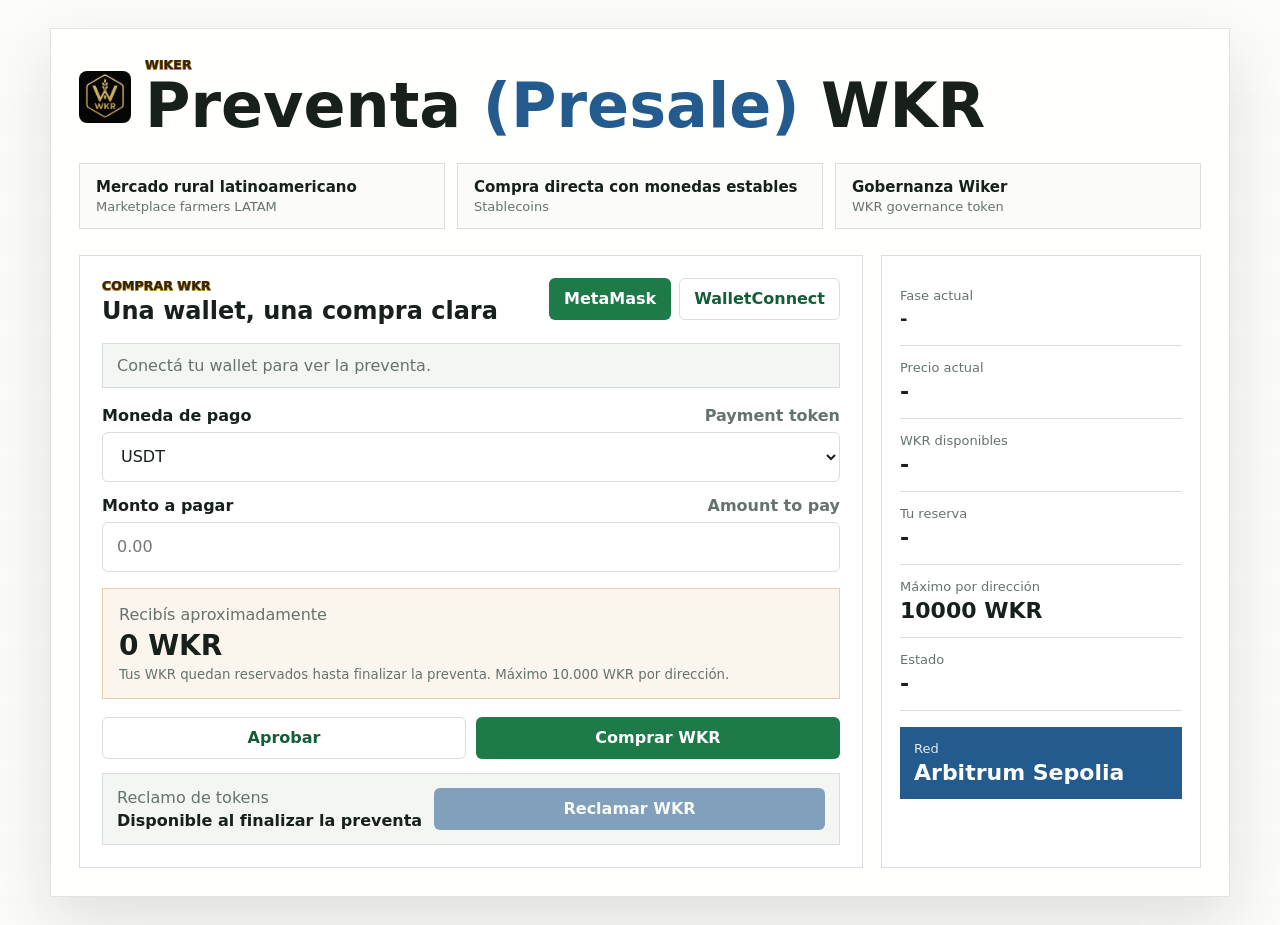
==== index.html @ fdf8b960 "Sync latest mini app for Vercel deployment" ====
<!doctype html>
<html lang="es">
  <head>
    <meta charset="UTF-8" />
    <meta name="viewport" content="width=device-width, initial-scale=1.0" />
    <title>Wiker Preventa (Presale)</title>
    <link rel="icon" href="./wkr-favicon.png" type="image/png" />
    <link rel="shortcut icon" href="./wkr-favicon.png" type="image/png" />
    <link rel="stylesheet" href="./styles.css?v=20260609-1" />
  </head>
  <body>
    <main class="page-shell">
      <section class="hero-panel" aria-label="Wiker Preventa">
        <div class="brand-row">
          <div class="brand-mark" aria-hidden="true">
            <img src="./wkr-favicon.png" alt="" />
          </div>
          <div>
            <p class="eyebrow">Wiker</p>
            <h1>Preventa <span>(Presale)</span> WKR</h1>
          </div>
        </div>

        <div class="value-strip" aria-label="Contexto Wiker">
          <div>
            <strong>Mercado rural latinoamericano</strong>
            <span>Marketplace farmers LATAM</span>
          </div>
          <div>
            <strong>Compra directa con monedas estables</strong>
            <span>Stablecoins</span>
          </div>
          <div>
            <strong>Gobernanza Wiker</strong>
            <span>WKR governance token</span>
          </div>
        </div>

        <div class="content-grid">
          <section class="buy-card" aria-label="Comprar WKR">
            <div class="section-head">
              <div>
                <p class="eyebrow">Comprar WKR</p>
                <h2>Una wallet, una compra clara</h2>
              </div>
              <div class="wallet-actions">
                <button id="connectMetaMask" class="icon-button primary" type="button">MetaMask</button>
                <button id="connectWalletConnect" class="icon-button secondary" type="button">WalletConnect</button>
              </div>
            </div>

            <div id="statusMessage" class="status-message">Conectá tu wallet para ver la preventa.</div>

            <div class="input-block">
              <label for="paymentToken">Moneda de pago <span>Payment token</span></label>
              <select id="paymentToken">
                <option value="USDT">USDT</option>
                <option value="USDC">USDC</option>
                <option value="ETH">ETH</option>
              </select>
            </div>

            <div class="input-block">
              <label for="payAmount">Monto a pagar <span>Amount to pay</span></label>
              <input id="payAmount" inputmode="decimal" placeholder="0.00" />
            </div>

            <div class="quote-box">
              <span>Recibís aproximadamente</span>
              <strong id="wkrQuote">0 WKR</strong>
              <small>Tus WKR quedan reservados hasta finalizar la preventa. Máximo 10.000 WKR por dirección.</small>
            </div>

            <div class="action-row">
              <button id="approveButton" class="action-button secondary-action" type="button">Aprobar</button>
              <button id="buyButton" class="action-button primary-action" type="button">Comprar WKR</button>
            </div>

            <div class="claim-box">
              <div>
                <span>Reclamo de tokens</span>
                <strong id="claimStatusLabel">Disponible al finalizar la preventa</strong>
              </div>
              <button id="claimButton" class="action-button claim-action" type="button">Reclamar WKR</button>
            </div>
          </section>

          <aside class="stats-card" aria-label="Estado de preventa">
            <div class="stat">
              <span>Fase actual</span>
              <strong id="phaseLabel">-</strong>
            </div>
            <div class="stat">
              <span>Precio actual</span>
              <strong id="priceLabel">-</strong>
            </div>
            <div class="stat">
              <span>WKR disponibles</span>
              <strong id="remainingLabel">-</strong>
            </div>
            <div class="stat">
              <span>Tu reserva</span>
              <strong id="reservedLabel">-</strong>
            </div>
            <div class="stat">
              <span>Máximo por dirección</span>
              <strong>10000 WKR</strong>
            </div>
            <div class="stat">
              <span>Estado</span>
              <strong id="timeLabel">-</strong>
            </div>
            <div class="network-box">
              <span>Red</span>
              <strong id="networkLabel">Arbitrum Sepolia</strong>
            </div>
          </aside>
        </div>
      </section>
    </main>
    <script src="./config.js?v=20260609-1"></script>
    <script type="module" src="./app.js?v=20260609-1"></script>
  </body>
</html>
---- styles.css ----
:root {
  color-scheme: light;
  --ink: #17201b;
  --muted: #66736c;
  --line: #d8dfda;
  --paper: #fbfbf7;
  --panel: #ffffff;
  --field: #f3f6f2;
  --green: #1f7a4a;
  --green-dark: #155d38;
  --blue: #245b8f;
  --gold: #b8872d;
  --danger: #b64242;
}

* {
  box-sizing: border-box;
}

body {
  margin: 0;
  min-height: 100vh;
  color: var(--ink);
  font-family:
    Inter, ui-sans-serif, system-ui, -apple-system, BlinkMacSystemFont, "Segoe UI",
    sans-serif;
  background:
    linear-gradient(rgba(251, 251, 247, 0.9), rgba(251, 251, 247, 0.96)),
    url("https://images.unsplash.com/photo-1500382017468-9049fed747ef?auto=format&fit=crop&w=1800&q=80");
  background-position: center;
  background-size: cover;
}

button,
input,
select {
  font: inherit;
}

button {
  cursor: pointer;
}

.page-shell {
  min-height: 100vh;
  padding: 28px;
  display: grid;
  place-items: center;
}

.hero-panel {
  width: min(1180px, 100%);
  padding: 28px;
  border: 1px solid rgba(23, 32, 27, 0.12);
  background: rgba(255, 255, 255, 0.92);
  box-shadow: 0 24px 60px rgba(23, 32, 27, 0.12);
}

.brand-row,
.section-head,
.wallet-actions,
.content-grid,
.action-row,
.value-strip {
  display: flex;
}

.brand-row {
  align-items: center;
  gap: 14px;
}

.brand-mark {
  width: 52px;
  height: 52px;
  display: grid;
  place-items: center;
  overflow: hidden;
  background: #050505;
  border-radius: 8px;
}

.brand-mark img {
  width: 100%;
  height: 100%;
  display: block;
}

.eyebrow {
  margin: 0 0 4px;
  color: #2f2410;
  font-size: 12.6px;
  font-weight: 800;
  letter-spacing: 0;
  text-shadow:
    -0.5px -0.5px 0 var(--gold),
    0.5px -0.5px 0 var(--gold),
    -0.5px 0.5px 0 var(--gold),
    0.5px 0.5px 0 var(--gold);
  text-transform: uppercase;
}

h1,
h2 {
  margin: 0;
  letter-spacing: 0;
}

h1 {
  font-size: clamp(32px, 5vw, 62px);
  line-height: 0.98;
}

h1 span {
  color: var(--blue);
}

h2 {
  font-size: 24px;
}

.value-strip {
  margin: 26px 0;
  gap: 12px;
}

.value-strip div {
  flex: 1;
  min-width: 0;
  padding: 14px 16px;
  border: 1px solid var(--line);
  background: var(--paper);
}

.value-strip strong,
.value-strip span {
  display: block;
}

.value-strip strong {
  font-size: 15px;
}

.value-strip span {
  margin-top: 3px;
  color: var(--muted);
  font-size: 13px;
}

.content-grid {
  gap: 18px;
  align-items: stretch;
}

.buy-card,
.stats-card {
  border: 1px solid var(--line);
  background: var(--panel);
}

.buy-card {
  flex: 1;
  padding: 22px;
}

.stats-card {
  width: 320px;
  padding: 18px;
}

.section-head {
  justify-content: space-between;
  align-items: flex-start;
  gap: 16px;
}

.wallet-actions {
  gap: 8px;
  flex-wrap: wrap;
  justify-content: flex-end;
}

.icon-button,
.action-button {
  min-height: 42px;
  border: 1px solid transparent;
  border-radius: 6px;
  font-weight: 750;
  transition:
    transform 140ms ease,
    box-shadow 140ms ease,
    border-color 140ms ease,
    background-color 140ms ease,
    color 140ms ease;
}

.icon-button {
  padding: 0 14px;
}

.primary,
.primary-action {
  color: white;
  background: var(--green);
}

.primary:hover,
.primary-action:hover {
  background: var(--green-dark);
  box-shadow: 0 8px 18px rgba(21, 93, 56, 0.22);
}

.secondary,
.secondary-action {
  color: var(--green-dark);
  border-color: var(--line);
  background: white;
}

.secondary:hover,
.secondary-action:hover {
  border-color: rgba(31, 122, 74, 0.45);
  background: rgba(31, 122, 74, 0.08);
  box-shadow: 0 8px 18px rgba(23, 32, 27, 0.08);
}

.claim-action {
  flex: 0 0 auto;
  padding: 0 16px;
  color: white;
  background: var(--blue);
}

.claim-action:hover {
  background: #1c4872;
  box-shadow: 0 8px 18px rgba(36, 91, 143, 0.22);
}

.icon-button:hover,
.action-button:hover {
  transform: translateY(-1px);
}

.icon-button:active,
.action-button:active {
  transform: translateY(1px);
  box-shadow: none;
}

.icon-button:focus-visible,
.action-button:focus-visible {
  outline: 3px solid rgba(31, 122, 74, 0.24);
  outline-offset: 2px;
}

.claim-action:disabled,
.action-button:disabled,
.icon-button:disabled {
  cursor: not-allowed;
  opacity: 0.55;
  transform: none;
  box-shadow: none;
}

.status-message {
  margin: 18px 0;
  min-height: 42px;
  padding: 12px 14px;
  color: var(--muted);
  border: 1px solid var(--line);
  background: var(--field);
}

.status-message.error {
  color: var(--danger);
  border-color: rgba(182, 66, 66, 0.35);
  background: rgba(182, 66, 66, 0.08);
}

.status-message.ok {
  color: var(--green-dark);
  border-color: rgba(31, 122, 74, 0.35);
  background: rgba(31, 122, 74, 0.08);
}

.input-block {
  margin-top: 14px;
}

label {
  display: flex;
  justify-content: space-between;
  gap: 12px;
  margin-bottom: 7px;
  font-weight: 750;
}

label span {
  color: var(--muted);
  font-weight: 600;
}

input,
select {
  width: 100%;
  min-height: 50px;
  padding: 0 14px;
  color: var(--ink);
  border: 1px solid var(--line);
  border-radius: 6px;
  background: white;
}

input:focus,
select:focus {
  outline: 2px solid rgba(31, 122, 74, 0.22);
  border-color: var(--green);
}

.quote-box {
  margin-top: 16px;
  padding: 16px;
  border: 1px solid rgba(184, 135, 45, 0.35);
  background: rgba(184, 135, 45, 0.08);
}

.claim-box {
  margin-top: 14px;
  padding: 14px;
  display: flex;
  gap: 12px;
  align-items: center;
  justify-content: space-between;
  border: 1px solid var(--line);
  background: var(--field);
}

.claim-box span,
.quote-box span,
.quote-box small {
  display: block;
  color: var(--muted);
}

.claim-box strong {
  display: block;
  margin-top: 4px;
}

.quote-box strong {
  display: block;
  margin: 5px 0;
  font-size: 28px;
}

.action-row {
  margin-top: 18px;
  gap: 10px;
}

.action-button {
  flex: 1;
}

.stat {
  padding: 14px 0;
  border-bottom: 1px solid var(--line);
}

.stat span,
.network-box span {
  display: block;
  color: var(--muted);
  font-size: 13px;
}

.stat strong,
.network-box strong {
  display: block;
  margin-top: 4px;
  font-size: 22px;
}

#phaseLabel {
  font-size: 18px;
  line-height: 1.35;
}

.network-box {
  margin-top: 16px;
  padding: 14px;
  color: white;
  background: var(--blue);
}

.network-box span {
  color: rgba(255, 255, 255, 0.88);
}

.network-box strong {
  color: #ffffff;
}

@media (max-width: 860px) {
  .page-shell {
    padding: 14px;
    place-items: start center;
  }

  .hero-panel {
    padding: 18px;
  }

  .brand-row,
  .section-head,
  .content-grid,
  .value-strip {
    flex-direction: column;
  }

  .stats-card {
    width: 100%;
  }

  .wallet-actions {
    width: 100%;
    justify-content: stretch;
  }

  .wallet-actions button {
    flex: 1;
  }

  .claim-box {
    align-items: stretch;
    flex-direction: column;
  }
}
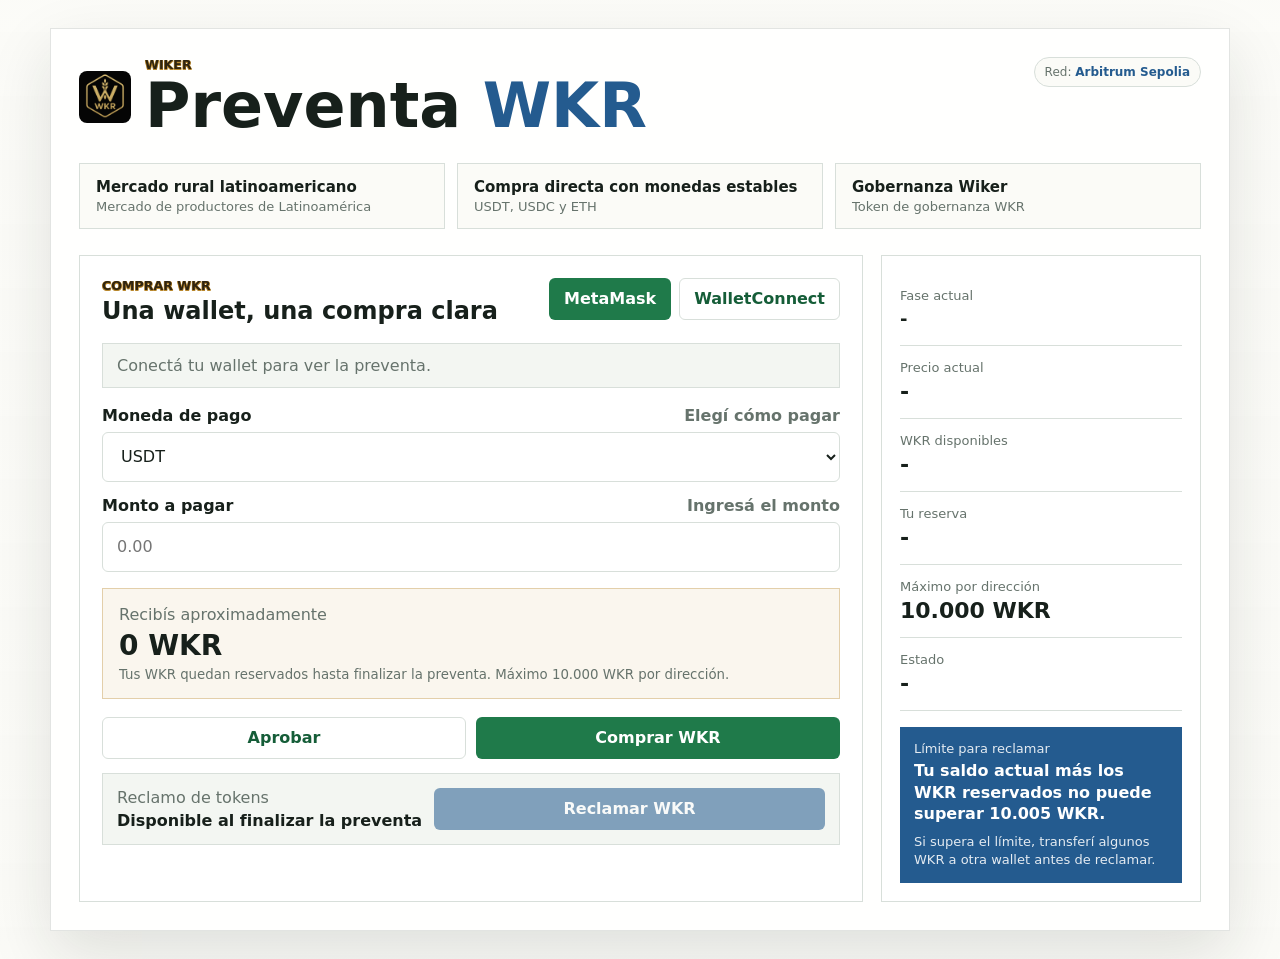
==== commit 01a78b74: "Improve claim UX and expand presale tests" ====
--- a/index.html
+++ b/index.html
@@ -3,10 +3,10 @@
   <head>
     <meta charset="UTF-8" />
     <meta name="viewport" content="width=device-width, initial-scale=1.0" />
-    <title>Wiker Preventa (Presale)</title>
+    <title>Preventa WKR | Wiker</title>
     <link rel="icon" href="./wkr-favicon.png" type="image/png" />
     <link rel="shortcut icon" href="./wkr-favicon.png" type="image/png" />
-    <link rel="stylesheet" href="./styles.css?v=20260609-1" />
+    <link rel="stylesheet" href="./styles.css?v=20260609-3" />
   </head>
   <body>
     <main class="page-shell">
@@ -15,24 +15,25 @@
           <div class="brand-mark" aria-hidden="true">
             <img src="./wkr-favicon.png" alt="" />
           </div>
-          <div>
+          <div class="brand-copy">
             <p class="eyebrow">Wiker</p>
-            <h1>Preventa <span>(Presale)</span> WKR</h1>
+            <h1>Preventa <span>WKR</span></h1>
           </div>
+          <div class="network-badge">Red: <strong id="networkLabel">Arbitrum Sepolia</strong></div>
         </div>
 
         <div class="value-strip" aria-label="Contexto Wiker">
           <div>
             <strong>Mercado rural latinoamericano</strong>
-            <span>Marketplace farmers LATAM</span>
+            <span>Mercado de productores de Latinoamérica</span>
           </div>
           <div>
             <strong>Compra directa con monedas estables</strong>
-            <span>Stablecoins</span>
+            <span>USDT, USDC y ETH</span>
           </div>
           <div>
             <strong>Gobernanza Wiker</strong>
-            <span>WKR governance token</span>
+            <span>Token de gobernanza WKR</span>
           </div>
         </div>
 
@@ -52,7 +53,7 @@
             <div id="statusMessage" class="status-message">Conectá tu wallet para ver la preventa.</div>
 
             <div class="input-block">
-              <label for="paymentToken">Moneda de pago <span>Payment token</span></label>
+              <label for="paymentToken">Moneda de pago <span>Elegí cómo pagar</span></label>
               <select id="paymentToken">
                 <option value="USDT">USDT</option>
                 <option value="USDC">USDC</option>
@@ -61,7 +62,7 @@
             </div>
 
             <div class="input-block">
-              <label for="payAmount">Monto a pagar <span>Amount to pay</span></label>
+              <label for="payAmount">Monto a pagar <span>Ingresá el monto</span></label>
               <input id="payAmount" inputmode="decimal" placeholder="0.00" />
             </div>
 
@@ -104,21 +105,22 @@
             </div>
             <div class="stat">
               <span>Máximo por dirección</span>
-              <strong>10000 WKR</strong>
+              <strong>10.000 WKR</strong>
             </div>
             <div class="stat">
               <span>Estado</span>
               <strong id="timeLabel">-</strong>
             </div>
-            <div class="network-box">
-              <span>Red</span>
-              <strong id="networkLabel">Arbitrum Sepolia</strong>
+            <div class="claim-limit-box">
+              <span>Límite para reclamar</span>
+              <strong id="claimLimitLabel">Tu saldo actual más los WKR reservados no puede superar 10.005 WKR.</strong>
+              <small>Si supera el límite, transferí algunos WKR a otra wallet antes de reclamar.</small>
             </div>
           </aside>
         </div>
       </section>
     </main>
-    <script src="./config.js?v=20260609-1"></script>
-    <script type="module" src="./app.js?v=20260609-1"></script>
+    <script src="./config.js?v=20260609-3"></script>
+    <script type="module" src="./app.js?v=20260609-3"></script>
   </body>
 </html>
--- a/styles.css
+++ b/styles.css
@@ -70,6 +70,24 @@
   gap: 14px;
 }
 
+.brand-copy {
+  flex: 1;
+}
+
+.network-badge {
+  align-self: flex-start;
+  padding: 7px 10px;
+  color: var(--muted);
+  border: 1px solid var(--line);
+  border-radius: 999px;
+  background: var(--paper);
+  font-size: 12px;
+}
+
+.network-badge strong {
+  color: var(--blue);
+}
+
 .brand-mark {
   width: 52px;
   height: 52px;
@@ -368,14 +386,15 @@
 }
 
 .stat span,
-.network-box span {
+.claim-limit-box span,
+.claim-limit-box small {
   display: block;
   color: var(--muted);
   font-size: 13px;
 }
 
 .stat strong,
-.network-box strong {
+.claim-limit-box strong {
   display: block;
   margin-top: 4px;
   font-size: 22px;
@@ -386,19 +405,27 @@
   line-height: 1.35;
 }
 
-.network-box {
+.claim-limit-box {
   margin-top: 16px;
   padding: 14px;
   color: white;
   background: var(--blue);
 }
 
-.network-box span {
+.claim-limit-box span,
+.claim-limit-box small {
   color: rgba(255, 255, 255, 0.88);
 }
 
-.network-box strong {
+.claim-limit-box strong {
   color: #ffffff;
+  font-size: 16px;
+  line-height: 1.35;
+}
+
+.claim-limit-box small {
+  margin-top: 8px;
+  line-height: 1.4;
 }
 
 @media (max-width: 860px) {
@@ -418,6 +445,10 @@
     flex-direction: column;
   }
 
+  .network-badge {
+    align-self: flex-start;
+  }
+
   .stats-card {
     width: 100%;
   }
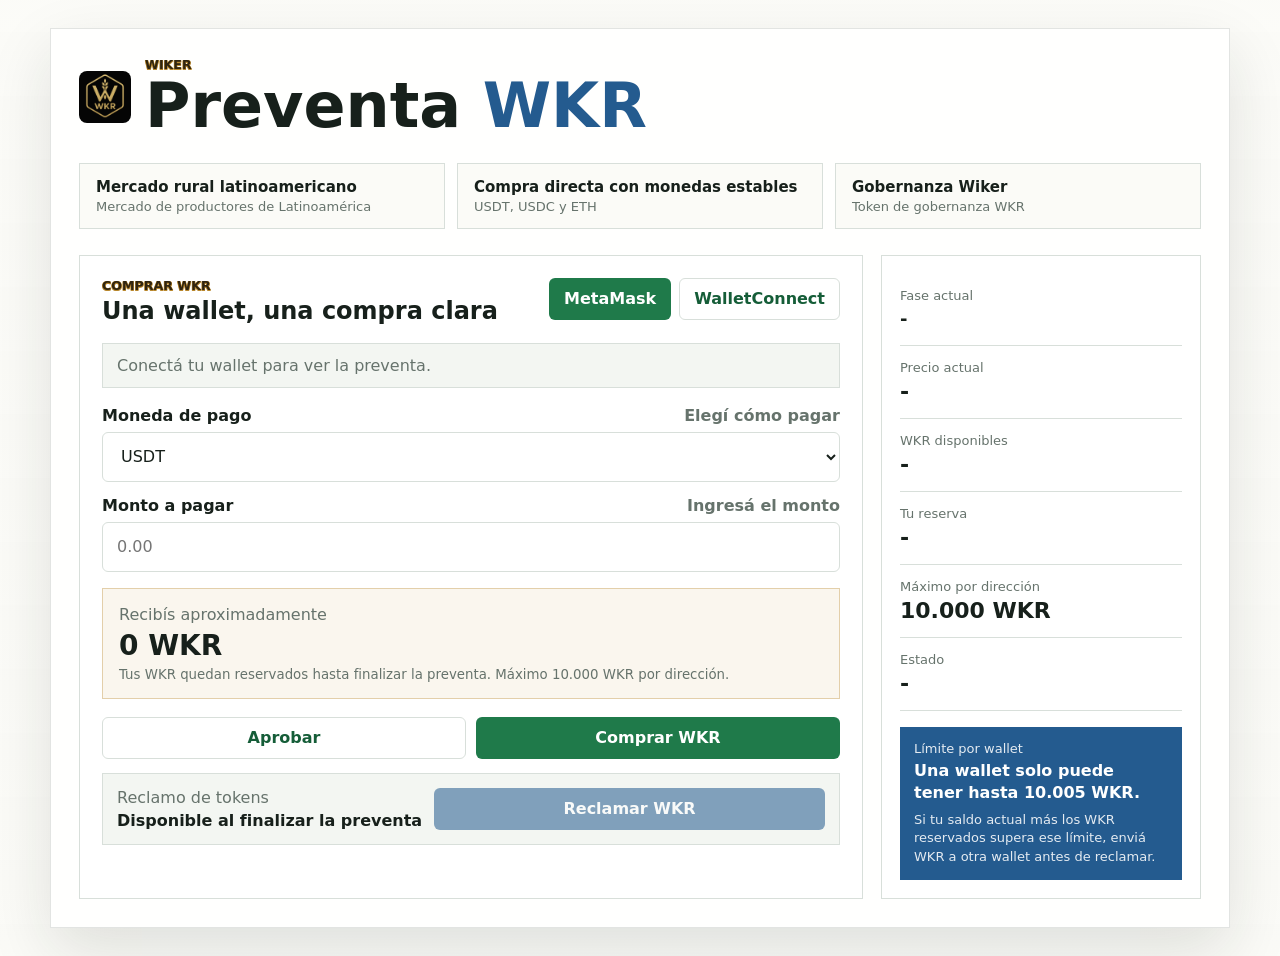
==== commit a32f0b74: "Clarify wallet limit card" ====
--- a/index.html
+++ b/index.html
@@ -6,7 +6,7 @@
     <title>Preventa WKR | Wiker</title>
     <link rel="icon" href="./wkr-favicon.png" type="image/png" />
     <link rel="shortcut icon" href="./wkr-favicon.png" type="image/png" />
-    <link rel="stylesheet" href="./styles.css?v=20260609-3" />
+    <link rel="stylesheet" href="./styles.css?v=20260609-4" />
   </head>
   <body>
     <main class="page-shell">
@@ -19,7 +19,6 @@
             <p class="eyebrow">Wiker</p>
             <h1>Preventa <span>WKR</span></h1>
           </div>
-          <div class="network-badge">Red: <strong id="networkLabel">Arbitrum Sepolia</strong></div>
         </div>
 
         <div class="value-strip" aria-label="Contexto Wiker">
@@ -112,15 +111,15 @@
               <strong id="timeLabel">-</strong>
             </div>
             <div class="claim-limit-box">
-              <span>Límite para reclamar</span>
-              <strong id="claimLimitLabel">Tu saldo actual más los WKR reservados no puede superar 10.005 WKR.</strong>
-              <small>Si supera el límite, transferí algunos WKR a otra wallet antes de reclamar.</small>
+              <span>Límite por wallet</span>
+              <strong id="claimLimitLabel">Una wallet solo puede tener hasta 10.005 WKR.</strong>
+              <small>Si tu saldo actual más los WKR reservados supera ese límite, enviá WKR a otra wallet antes de reclamar.</small>
             </div>
           </aside>
         </div>
       </section>
     </main>
-    <script src="./config.js?v=20260609-3"></script>
-    <script type="module" src="./app.js?v=20260609-3"></script>
+    <script src="./config.js?v=20260609-4"></script>
+    <script type="module" src="./app.js?v=20260609-4"></script>
   </body>
 </html>
--- a/styles.css
+++ b/styles.css
@@ -74,20 +74,6 @@
   flex: 1;
 }
 
-.network-badge {
-  align-self: flex-start;
-  padding: 7px 10px;
-  color: var(--muted);
-  border: 1px solid var(--line);
-  border-radius: 999px;
-  background: var(--paper);
-  font-size: 12px;
-}
-
-.network-badge strong {
-  color: var(--blue);
-}
-
 .brand-mark {
   width: 52px;
   height: 52px;
@@ -445,10 +431,6 @@
     flex-direction: column;
   }
 
-  .network-badge {
-    align-self: flex-start;
-  }
-
   .stats-card {
     width: 100%;
   }
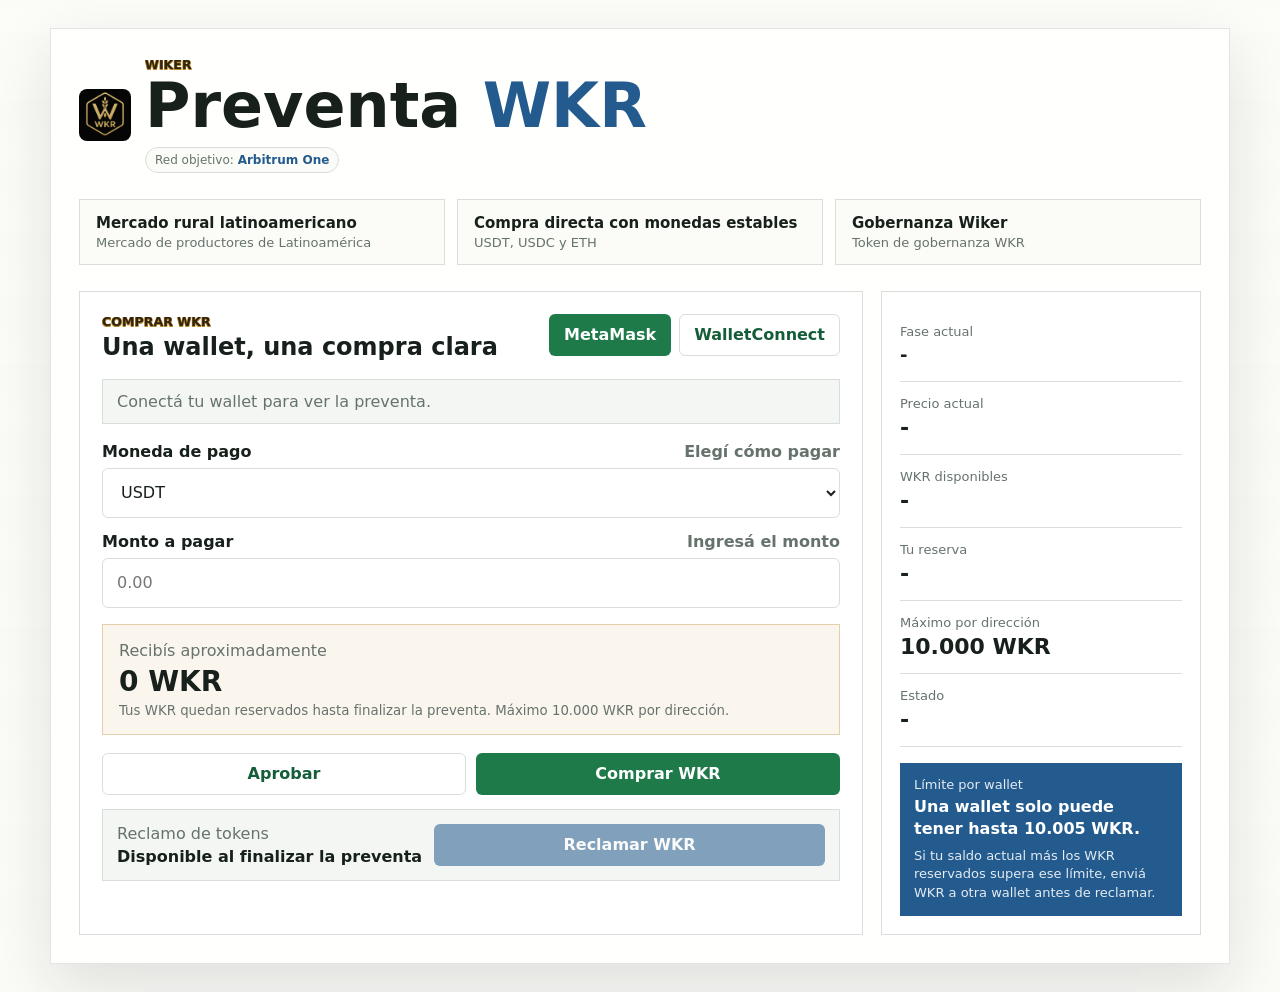
==== commit c86c8ee9: "Show Arbitrum One target network" ====
--- a/index.html
+++ b/index.html
@@ -6,7 +6,7 @@
     <title>Preventa WKR | Wiker</title>
     <link rel="icon" href="./wkr-favicon.png" type="image/png" />
     <link rel="shortcut icon" href="./wkr-favicon.png" type="image/png" />
-    <link rel="stylesheet" href="./styles.css?v=20260609-4" />
+    <link rel="stylesheet" href="./styles.css?v=20260609-5" />
   </head>
   <body>
     <main class="page-shell">
@@ -18,6 +18,7 @@
           <div class="brand-copy">
             <p class="eyebrow">Wiker</p>
             <h1>Preventa <span>WKR</span></h1>
+            <p class="target-network">Red objetivo: <strong>Arbitrum One</strong></p>
           </div>
         </div>
 
@@ -119,7 +120,7 @@
         </div>
       </section>
     </main>
-    <script src="./config.js?v=20260609-4"></script>
-    <script type="module" src="./app.js?v=20260609-4"></script>
+    <script src="./config.js?v=20260609-5"></script>
+    <script type="module" src="./app.js?v=20260609-5"></script>
   </body>
 </html>
--- a/styles.css
+++ b/styles.css
@@ -74,6 +74,21 @@
   flex: 1;
 }
 
+.target-network {
+  width: fit-content;
+  margin: 10px 0 0;
+  padding: 5px 9px;
+  color: var(--muted);
+  border: 1px solid var(--line);
+  border-radius: 999px;
+  background: var(--paper);
+  font-size: 12px;
+}
+
+.target-network strong {
+  color: var(--blue);
+}
+
 .brand-mark {
   width: 52px;
   height: 52px;
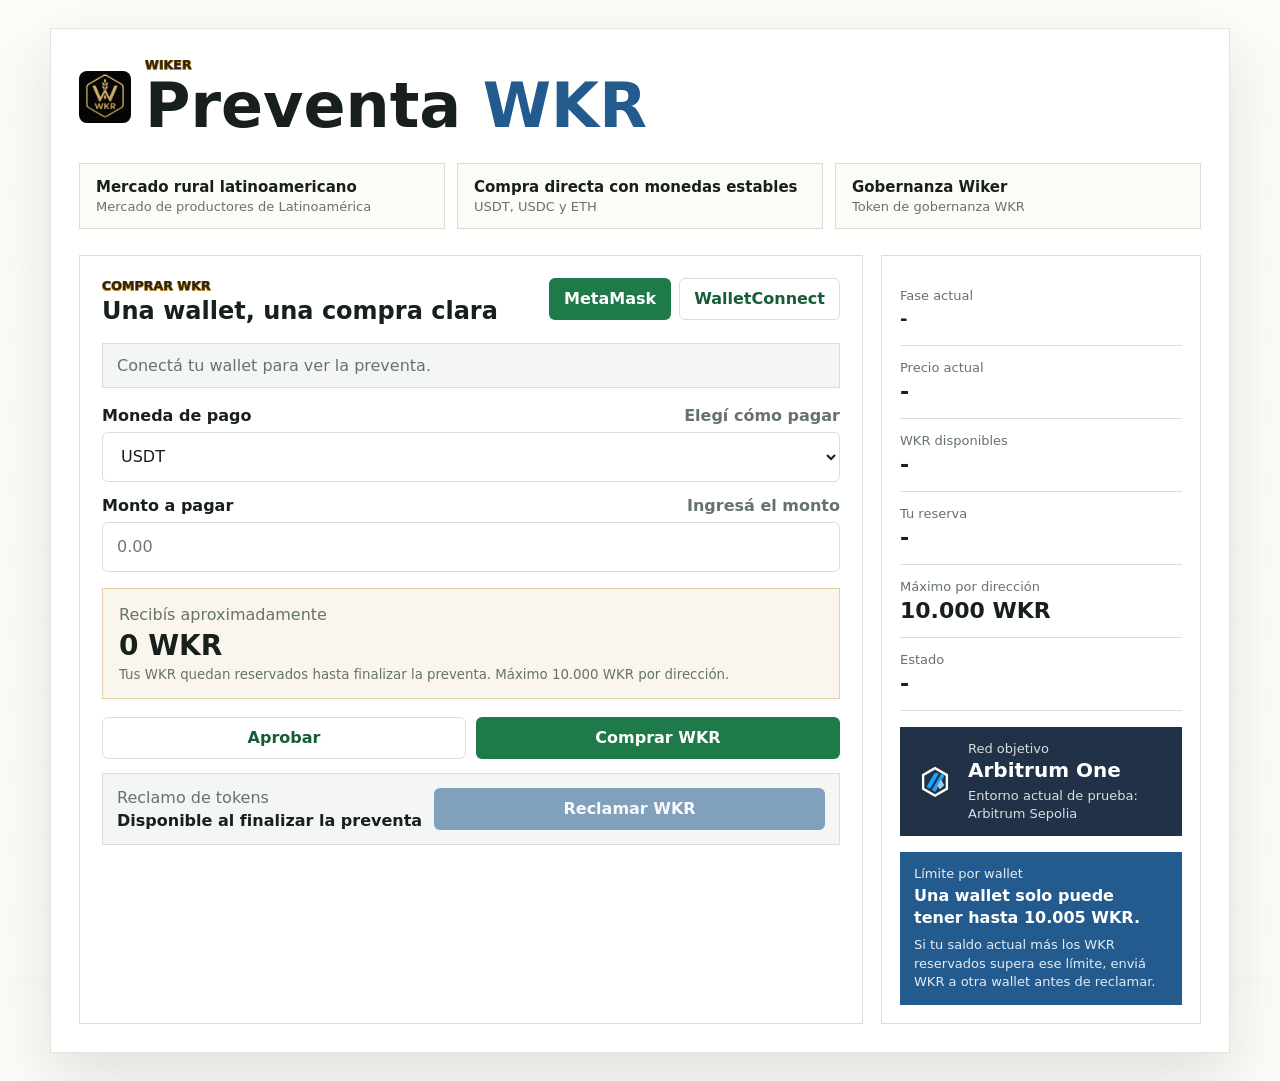
==== commit 2a075a15: "Add Arbitrum network card" ====
--- a/index.html
+++ b/index.html
@@ -6,7 +6,7 @@
     <title>Preventa WKR | Wiker</title>
     <link rel="icon" href="./wkr-favicon.png" type="image/png" />
     <link rel="shortcut icon" href="./wkr-favicon.png" type="image/png" />
-    <link rel="stylesheet" href="./styles.css?v=20260609-5" />
+    <link rel="stylesheet" href="./styles.css?v=20260609-6" />
   </head>
   <body>
     <main class="page-shell">
@@ -18,7 +18,6 @@
           <div class="brand-copy">
             <p class="eyebrow">Wiker</p>
             <h1>Preventa <span>WKR</span></h1>
-            <p class="target-network">Red objetivo: <strong>Arbitrum One</strong></p>
           </div>
         </div>
 
@@ -111,6 +110,14 @@
               <span>Estado</span>
               <strong id="timeLabel">-</strong>
             </div>
+            <div class="network-box">
+              <img src="./arbitrum-logo.svg" alt="" aria-hidden="true" />
+              <div>
+                <span>Red objetivo</span>
+                <strong>Arbitrum One</strong>
+                <small>Entorno actual de prueba: Arbitrum Sepolia</small>
+              </div>
+            </div>
             <div class="claim-limit-box">
               <span>Límite por wallet</span>
               <strong id="claimLimitLabel">Una wallet solo puede tener hasta 10.005 WKR.</strong>
@@ -120,7 +127,7 @@
         </div>
       </section>
     </main>
-    <script src="./config.js?v=20260609-5"></script>
-    <script type="module" src="./app.js?v=20260609-5"></script>
+    <script src="./config.js?v=20260609-6"></script>
+    <script type="module" src="./app.js?v=20260609-6"></script>
   </body>
 </html>
--- a/styles.css
+++ b/styles.css
@@ -74,21 +74,6 @@
   flex: 1;
 }
 
-.target-network {
-  width: fit-content;
-  margin: 10px 0 0;
-  padding: 5px 9px;
-  color: var(--muted);
-  border: 1px solid var(--line);
-  border-radius: 999px;
-  background: var(--paper);
-  font-size: 12px;
-}
-
-.target-network strong {
-  color: var(--blue);
-}
-
 .brand-mark {
   width: 52px;
   height: 52px;
@@ -413,6 +398,41 @@
   background: var(--blue);
 }
 
+.network-box {
+  margin-top: 16px;
+  padding: 14px;
+  display: flex;
+  gap: 12px;
+  align-items: center;
+  color: white;
+  background: #213147;
+}
+
+.network-box img {
+  width: 42px;
+  height: 42px;
+  flex: 0 0 42px;
+}
+
+.network-box span,
+.network-box small {
+  display: block;
+  color: rgba(255, 255, 255, 0.84);
+  font-size: 13px;
+}
+
+.network-box strong {
+  display: block;
+  margin-top: 2px;
+  color: #ffffff;
+  font-size: 20px;
+}
+
+.network-box small {
+  margin-top: 5px;
+  line-height: 1.35;
+}
+
 .claim-limit-box span,
 .claim-limit-box small {
   color: rgba(255, 255, 255, 0.88);
@@ -463,4 +483,8 @@
     align-items: stretch;
     flex-direction: column;
   }
-}
+
+  .network-box {
+    align-items: flex-start;
+  }
+}
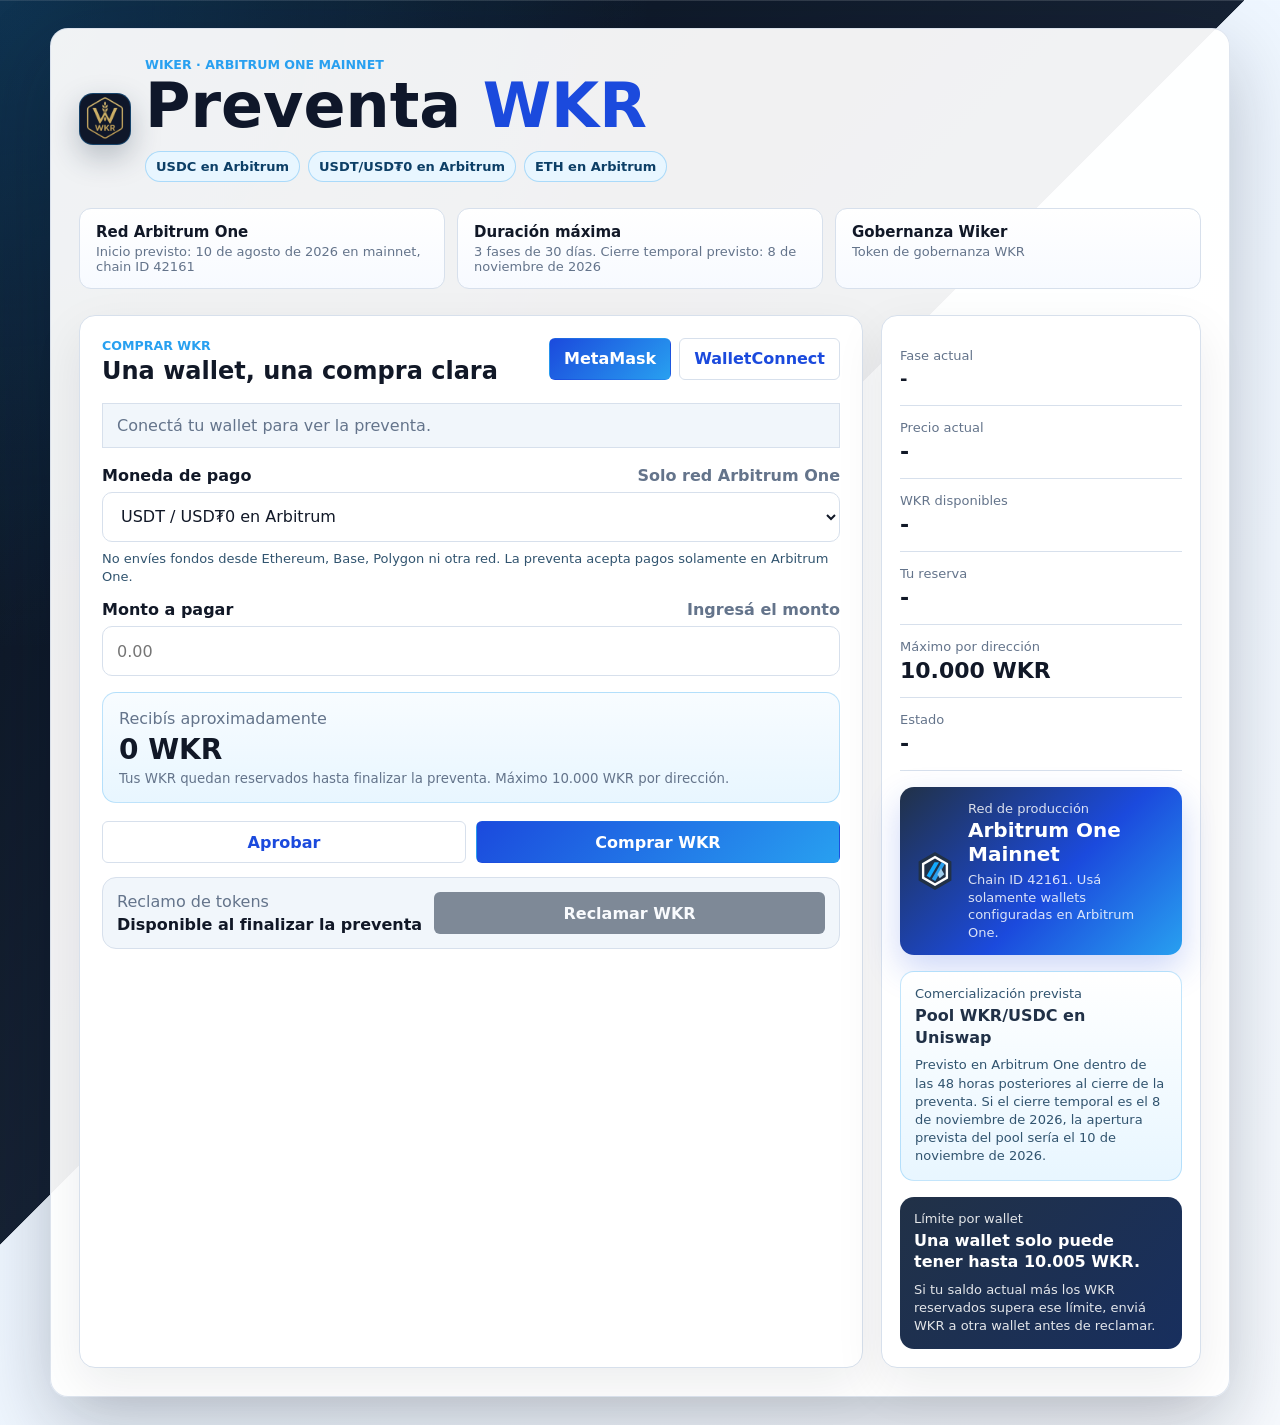
==== commit aa0c6ddb: "sync root frontend with arbitrum mainnet" ====
--- a/index.html
+++ b/index.html
@@ -16,19 +16,24 @@
             <img src="./wkr-favicon.png" alt="" />
           </div>
           <div class="brand-copy">
-            <p class="eyebrow">Wiker</p>
+            <p class="eyebrow">Wiker · Arbitrum One Mainnet</p>
             <h1>Preventa <span>WKR</span></h1>
+            <div class="network-pills" aria-label="Red y medios de pago">
+              <span>USDC en Arbitrum</span>
+              <span>USDT/USD₮0 en Arbitrum</span>
+              <span>ETH en Arbitrum</span>
+            </div>
           </div>
         </div>
 
         <div class="value-strip" aria-label="Contexto Wiker">
           <div>
-            <strong>Mercado rural latinoamericano</strong>
-            <span>Mercado de productores de Latinoamérica</span>
+            <strong>Red Arbitrum One</strong>
+            <span>Inicio previsto: 10 de agosto de 2026 en mainnet, chain ID 42161</span>
           </div>
           <div>
-            <strong>Compra directa con monedas estables</strong>
-            <span>USDT, USDC y ETH</span>
+            <strong>Duración máxima</strong>
+            <span>3 fases de 30 días. Cierre temporal previsto: 8 de noviembre de 2026</span>
           </div>
           <div>
             <strong>Gobernanza Wiker</strong>
@@ -52,12 +57,13 @@
             <div id="statusMessage" class="status-message">Conectá tu wallet para ver la preventa.</div>
 
             <div class="input-block">
-              <label for="paymentToken">Moneda de pago <span>Elegí cómo pagar</span></label>
+              <label for="paymentToken">Moneda de pago <span>Solo red Arbitrum One</span></label>
               <select id="paymentToken">
-                <option value="USDT">USDT</option>
-                <option value="USDC">USDC</option>
-                <option value="ETH">ETH</option>
+                <option value="USDT">USDT / USD₮0 en Arbitrum</option>
+                <option value="USDC">USDC en Arbitrum</option>
+                <option value="ETH">ETH en Arbitrum</option>
               </select>
+              <p class="field-note">No envíes fondos desde Ethereum, Base, Polygon ni otra red. La preventa acepta pagos solamente en Arbitrum One.</p>
             </div>
 
             <div class="input-block">
@@ -113,10 +119,15 @@
             <div class="network-box">
               <img src="./arbitrum-logo.svg" alt="" aria-hidden="true" />
               <div>
-                <span>Red objetivo</span>
-                <strong>Arbitrum One</strong>
-                <small>Entorno actual de prueba: Arbitrum Sepolia</small>
+                <span>Red de producción</span>
+                <strong>Arbitrum One Mainnet</strong>
+                <small>Chain ID 42161. Usá solamente wallets configuradas en Arbitrum One.</small>
               </div>
+            </div>
+            <div class="liquidity-box">
+              <span>Comercialización prevista</span>
+              <strong>Pool WKR/USDC en Uniswap</strong>
+              <small>Previsto en Arbitrum One dentro de las 48 horas posteriores al cierre de la preventa. Si el cierre temporal es el 8 de noviembre de 2026, la apertura prevista del pool sería el 10 de noviembre de 2026.</small>
             </div>
             <div class="claim-limit-box">
               <span>Límite por wallet</span>
--- a/styles.css
+++ b/styles.css
@@ -1,16 +1,17 @@
 :root {
   color-scheme: light;
-  --ink: #17201b;
-  --muted: #66736c;
-  --line: #d8dfda;
-  --paper: #fbfbf7;
+  --ink: #111827;
+  --muted: #64748b;
+  --line: #d7e0ec;
+  --paper: #f7faff;
   --panel: #ffffff;
-  --field: #f3f6f2;
-  --green: #1f7a4a;
-  --green-dark: #155d38;
-  --blue: #245b8f;
-  --gold: #b8872d;
-  --danger: #b64242;
+  --field: #f1f6fb;
+  --blue: #213147;
+  --blue-strong: #1b4add;
+  --cyan: #28a0f0;
+  --cyan-soft: #e8f6ff;
+  --slate: #0f172a;
+  --danger: #b42318;
 }
 
 * {
@@ -25,8 +26,8 @@
     Inter, ui-sans-serif, system-ui, -apple-system, BlinkMacSystemFont, "Segoe UI",
     sans-serif;
   background:
-    linear-gradient(rgba(251, 251, 247, 0.9), rgba(251, 251, 247, 0.96)),
-    url("https://images.unsplash.com/photo-1500382017468-9049fed747ef?auto=format&fit=crop&w=1800&q=80");
+    radial-gradient(circle at top left, rgba(40, 160, 240, 0.24), transparent 34%),
+    linear-gradient(135deg, #07111f 0%, #162234 46%, #eef6ff 46%, #f8fbff 100%);
   background-position: center;
   background-size: cover;
 }
@@ -51,9 +52,10 @@
 .hero-panel {
   width: min(1180px, 100%);
   padding: 28px;
-  border: 1px solid rgba(23, 32, 27, 0.12);
-  background: rgba(255, 255, 255, 0.92);
-  box-shadow: 0 24px 60px rgba(23, 32, 27, 0.12);
+  border: 1px solid rgba(215, 224, 236, 0.82);
+  border-radius: 18px;
+  background: rgba(255, 255, 255, 0.94);
+  box-shadow: 0 28px 80px rgba(8, 18, 32, 0.24);
 }
 
 .brand-row,
@@ -80,8 +82,10 @@
   display: grid;
   place-items: center;
   overflow: hidden;
-  background: #050505;
-  border-radius: 8px;
+  background: var(--slate);
+  border: 1px solid rgba(40, 160, 240, 0.32);
+  border-radius: 14px;
+  box-shadow: 0 12px 30px rgba(33, 49, 71, 0.28);
 }
 
 .brand-mark img {
@@ -92,15 +96,10 @@
 
 .eyebrow {
   margin: 0 0 4px;
-  color: #2f2410;
+  color: var(--cyan);
   font-size: 12.6px;
   font-weight: 800;
   letter-spacing: 0;
-  text-shadow:
-    -0.5px -0.5px 0 var(--gold),
-    0.5px -0.5px 0 var(--gold),
-    -0.5px 0.5px 0 var(--gold),
-    0.5px 0.5px 0 var(--gold);
   text-transform: uppercase;
 }
 
@@ -113,10 +112,28 @@
 h1 {
   font-size: clamp(32px, 5vw, 62px);
   line-height: 0.98;
+  color: var(--slate);
 }
 
 h1 span {
-  color: var(--blue);
+  color: var(--blue-strong);
+}
+
+.network-pills {
+  margin-top: 14px;
+  display: flex;
+  flex-wrap: wrap;
+  gap: 8px;
+}
+
+.network-pills span {
+  padding: 7px 10px;
+  color: #0d3f66;
+  border: 1px solid rgba(40, 160, 240, 0.32);
+  border-radius: 999px;
+  background: var(--cyan-soft);
+  font-size: 13px;
+  font-weight: 750;
 }
 
 h2 {
@@ -133,7 +150,8 @@
   min-width: 0;
   padding: 14px 16px;
   border: 1px solid var(--line);
-  background: var(--paper);
+  border-radius: 12px;
+  background: linear-gradient(180deg, #ffffff, var(--paper));
 }
 
 .value-strip strong,
@@ -159,7 +177,9 @@
 .buy-card,
 .stats-card {
   border: 1px solid var(--line);
+  border-radius: 16px;
   background: var(--panel);
+  box-shadow: 0 18px 50px rgba(15, 23, 42, 0.08);
 }
 
 .buy-card {
@@ -205,27 +225,27 @@
 .primary,
 .primary-action {
   color: white;
-  background: var(--green);
+  background: linear-gradient(135deg, var(--blue-strong), var(--cyan));
 }
 
 .primary:hover,
 .primary-action:hover {
-  background: var(--green-dark);
-  box-shadow: 0 8px 18px rgba(21, 93, 56, 0.22);
+  background: linear-gradient(135deg, #173ec0, #178dd7);
+  box-shadow: 0 10px 24px rgba(27, 74, 221, 0.24);
 }
 
 .secondary,
 .secondary-action {
-  color: var(--green-dark);
+  color: var(--blue-strong);
   border-color: var(--line);
   background: white;
 }
 
 .secondary:hover,
 .secondary-action:hover {
-  border-color: rgba(31, 122, 74, 0.45);
-  background: rgba(31, 122, 74, 0.08);
-  box-shadow: 0 8px 18px rgba(23, 32, 27, 0.08);
+  border-color: rgba(40, 160, 240, 0.5);
+  background: var(--cyan-soft);
+  box-shadow: 0 8px 18px rgba(15, 23, 42, 0.08);
 }
 
 .claim-action {
@@ -236,7 +256,7 @@
 }
 
 .claim-action:hover {
-  background: #1c4872;
+  background: #17263b;
   box-shadow: 0 8px 18px rgba(36, 91, 143, 0.22);
 }
 
@@ -253,7 +273,7 @@
 
 .icon-button:focus-visible,
 .action-button:focus-visible {
-  outline: 3px solid rgba(31, 122, 74, 0.24);
+  outline: 3px solid rgba(40, 160, 240, 0.28);
   outline-offset: 2px;
 }
 
@@ -282,9 +302,9 @@
 }
 
 .status-message.ok {
-  color: var(--green-dark);
-  border-color: rgba(31, 122, 74, 0.35);
-  background: rgba(31, 122, 74, 0.08);
+  color: #0d3f66;
+  border-color: rgba(40, 160, 240, 0.4);
+  background: var(--cyan-soft);
 }
 
 .input-block {
@@ -311,21 +331,29 @@
   padding: 0 14px;
   color: var(--ink);
   border: 1px solid var(--line);
-  border-radius: 6px;
+  border-radius: 10px;
   background: white;
 }
 
 input:focus,
 select:focus {
-  outline: 2px solid rgba(31, 122, 74, 0.22);
-  border-color: var(--green);
+  outline: 2px solid rgba(40, 160, 240, 0.24);
+  border-color: var(--cyan);
+}
+
+.field-note {
+  margin: 8px 0 0;
+  color: #31546f;
+  font-size: 13px;
+  line-height: 1.4;
 }
 
 .quote-box {
   margin-top: 16px;
   padding: 16px;
-  border: 1px solid rgba(184, 135, 45, 0.35);
-  background: rgba(184, 135, 45, 0.08);
+  border: 1px solid rgba(40, 160, 240, 0.28);
+  border-radius: 14px;
+  background: linear-gradient(180deg, #f8fcff, var(--cyan-soft));
 }
 
 .claim-box {
@@ -336,6 +364,7 @@
   align-items: center;
   justify-content: space-between;
   border: 1px solid var(--line);
+  border-radius: 14px;
   background: var(--field);
 }
 
@@ -391,11 +420,21 @@
   line-height: 1.35;
 }
 
-.claim-limit-box {
+.claim-limit-box,
+.liquidity-box {
   margin-top: 16px;
   padding: 14px;
+  border-radius: 14px;
+}
+
+.claim-limit-box {
   color: white;
-  background: var(--blue);
+  background: linear-gradient(135deg, var(--blue), #182f5e);
+}
+
+.liquidity-box {
+  border: 1px solid rgba(40, 160, 240, 0.28);
+  background: linear-gradient(180deg, #ffffff, var(--cyan-soft));
 }
 
 .network-box {
@@ -405,7 +444,10 @@
   gap: 12px;
   align-items: center;
   color: white;
-  background: #213147;
+  border-radius: 14px;
+  background:
+    linear-gradient(135deg, #213147 0%, #1b4add 56%, #28a0f0 100%);
+  box-shadow: 0 14px 34px rgba(27, 74, 221, 0.22);
 }
 
 .network-box img {
@@ -444,9 +486,25 @@
   line-height: 1.35;
 }
 
-.claim-limit-box small {
+.claim-limit-box small,
+.liquidity-box small {
   margin-top: 8px;
   line-height: 1.4;
+}
+
+.liquidity-box span,
+.liquidity-box small {
+  display: block;
+  color: #31546f;
+  font-size: 13px;
+}
+
+.liquidity-box strong {
+  display: block;
+  margin-top: 4px;
+  color: var(--blue);
+  font-size: 16px;
+  line-height: 1.35;
 }
 
 @media (max-width: 860px) {
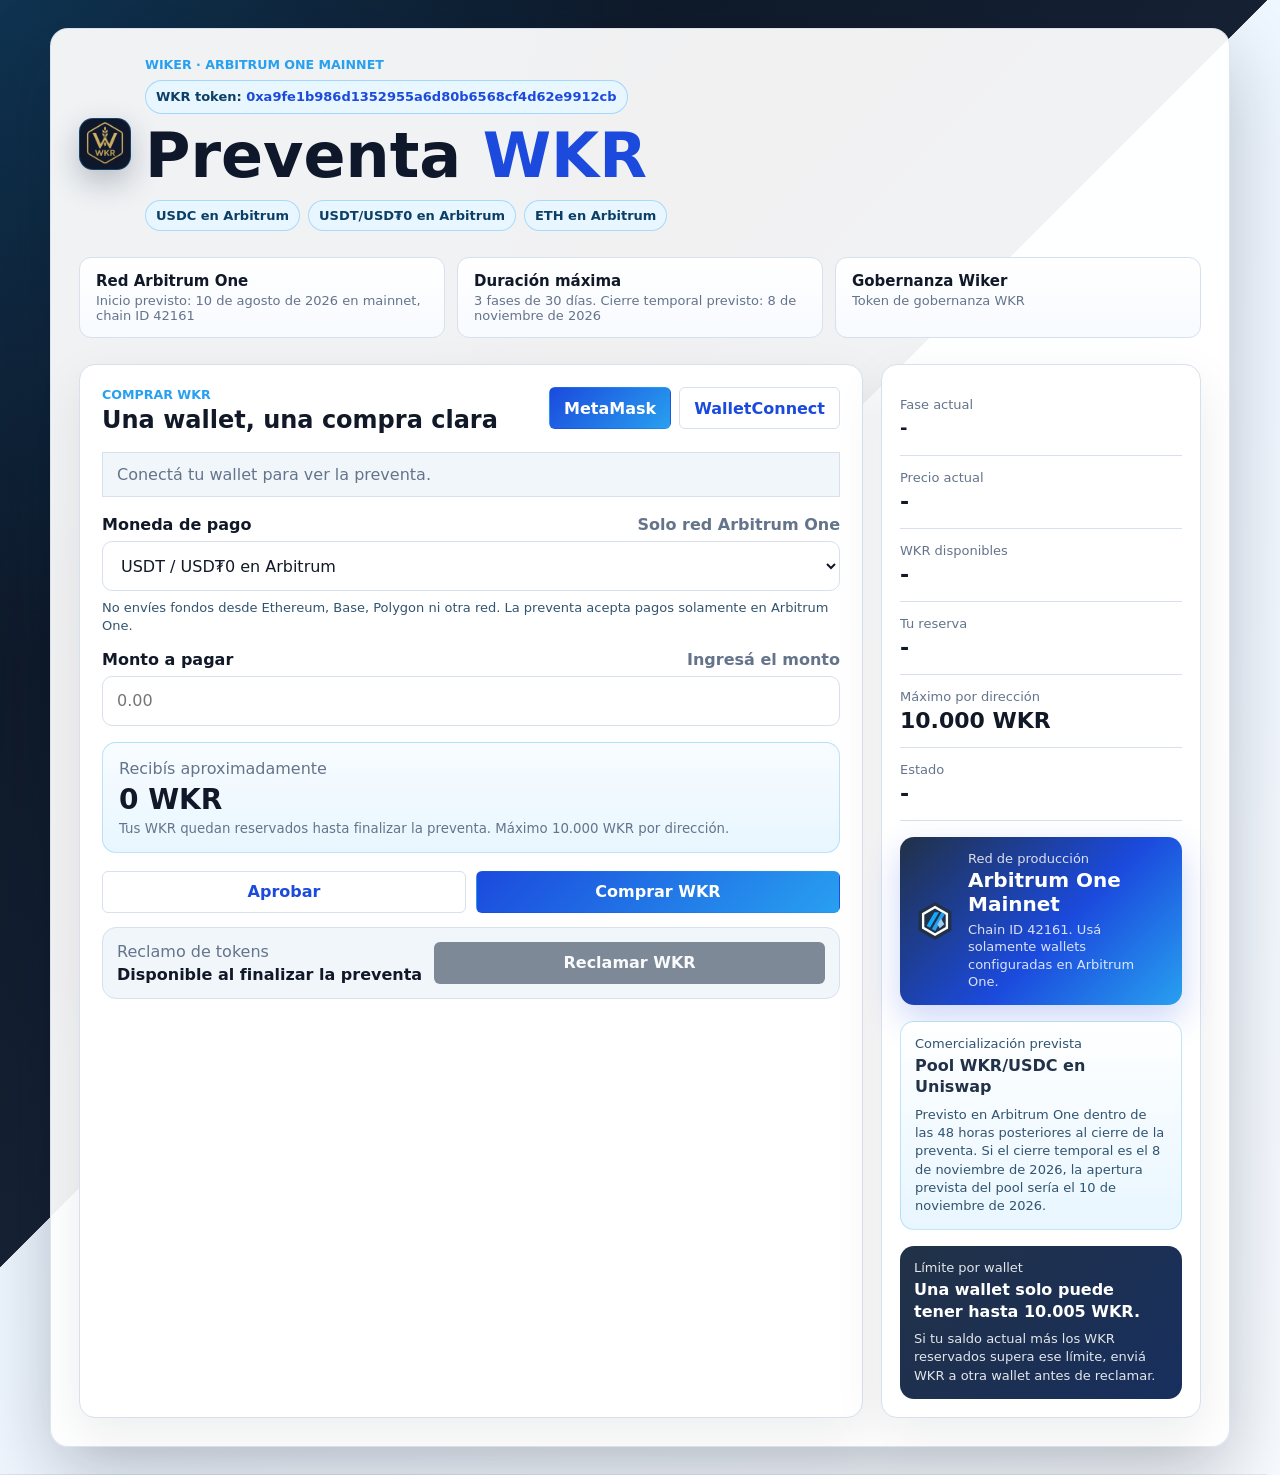
==== commit 198bad63: "show wkr token address in hero" ====
--- a/index.html
+++ b/index.html
@@ -17,6 +17,7 @@
           </div>
           <div class="brand-copy">
             <p class="eyebrow">Wiker · Arbitrum One Mainnet</p>
+            <p class="token-address">WKR token: <span>0xa9fe1b986d1352955a6d80b6568cf4d62e9912cb</span></p>
             <h1>Preventa <span>WKR</span></h1>
             <div class="network-pills" aria-label="Red y medios de pago">
               <span>USDC en Arbitrum</span>
--- a/styles.css
+++ b/styles.css
@@ -136,6 +136,25 @@
   font-weight: 750;
 }
 
+.token-address {
+  width: fit-content;
+  max-width: 100%;
+  margin: 8px 0 12px;
+  padding: 7px 10px;
+  color: #0d3f66;
+  border: 1px solid rgba(40, 160, 240, 0.36);
+  border-radius: 999px;
+  background: var(--cyan-soft);
+  font-size: 13px;
+  font-weight: 750;
+  line-height: 1.35;
+  overflow-wrap: anywhere;
+}
+
+.token-address span {
+  color: var(--blue-strong);
+}
+
 h2 {
   font-size: 24px;
 }
